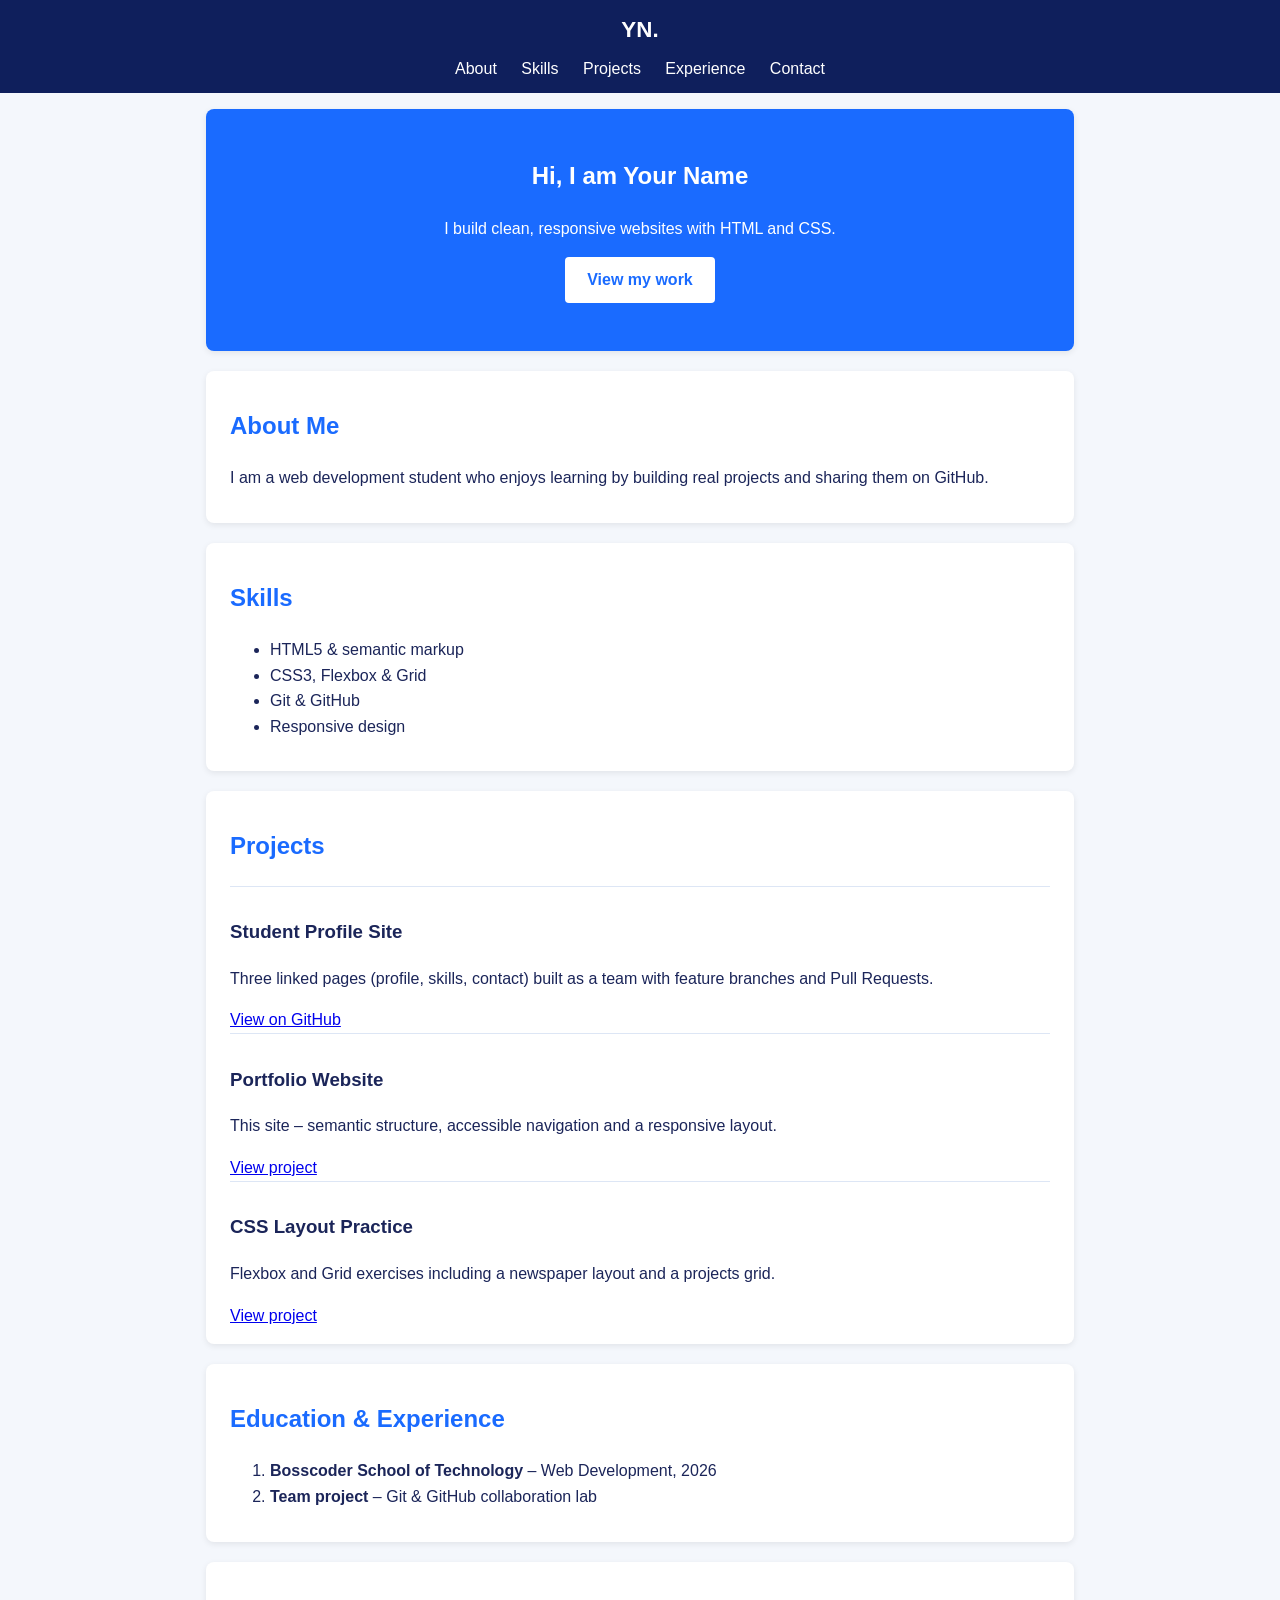
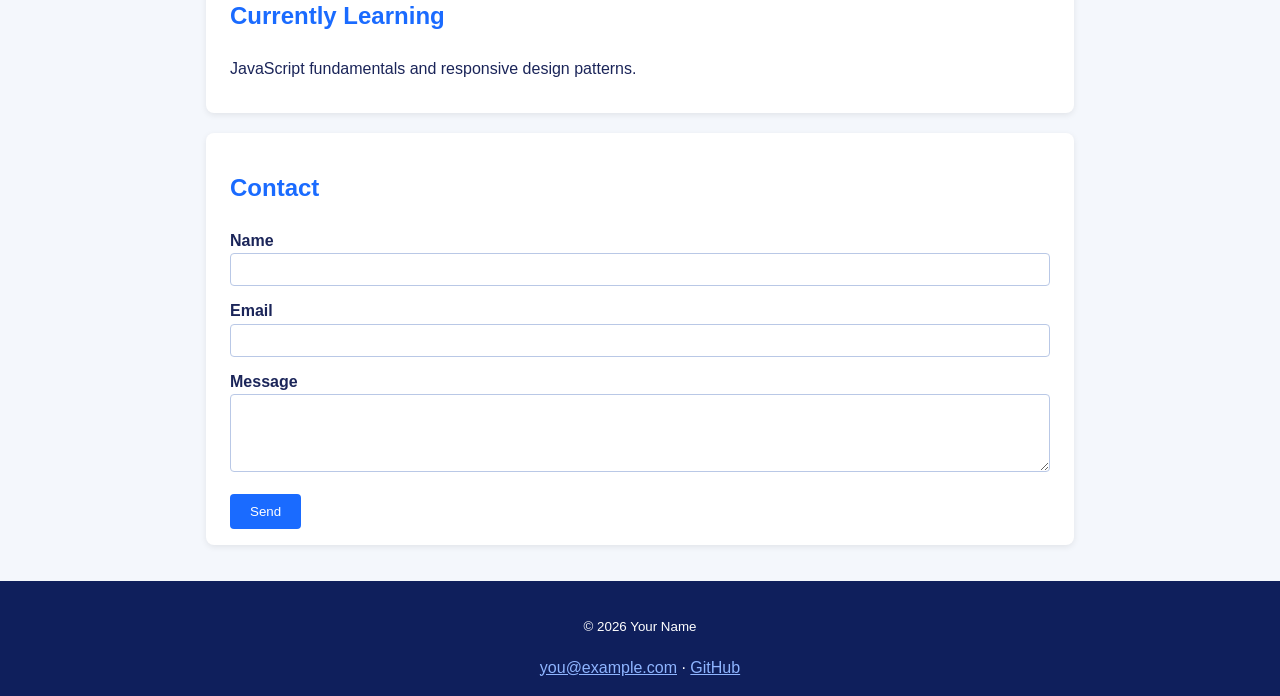
==== module-2-html-css-foundations/P6-portfolio-structure/index.html @ f61cce89 "Add files via upload" ====
<!DOCTYPE html>
<html lang="en">
<head>
  <meta charset="UTF-8">
  <meta name="viewport" content="width=device-width, initial-scale=1.0">
  <meta name="description" content="Portfolio of Your Name – projects, skills and contact details.">
  <title>Your Name – Portfolio</title>
  <link rel="stylesheet" href="style.css">
</head>
<body>

  <a class="skip-link" href="#main">Skip to main content</a>

  <header class="site-header">
    <a class="logo" href="#top">YN.</a>
    <nav aria-label="Primary">
      <ul>
        <li><a href="#about">About</a></li>
        <li><a href="#skills">Skills</a></li>
        <li><a href="#projects">Projects</a></li>
        <li><a href="#experience">Experience</a></li>
        <li><a href="#contact">Contact</a></li>
      </ul>
    </nav>
  </header>

  <main id="main">

    <section id="hero" aria-labelledby="hero-title">
      <h1 id="hero-title">Hi, I am Your Name</h1>
      <p>I build clean, responsive websites with HTML and CSS.</p>
      <a class="button" href="#projects">View my work</a>
    </section>

    <section id="about" aria-labelledby="about-title">
      <h2 id="about-title">About Me</h2>
      <p>I am a web development student who enjoys learning by building real projects and sharing them on GitHub.</p>
    </section>

    <section id="skills" aria-labelledby="skills-title">
      <h2 id="skills-title">Skills</h2>
      <ul>
        <li>HTML5 &amp; semantic markup</li>
        <li>CSS3, Flexbox &amp; Grid</li>
        <li>Git &amp; GitHub</li>
        <li>Responsive design</li>
      </ul>
    </section>

    <section id="projects" aria-labelledby="projects-title">
      <h2 id="projects-title">Projects</h2>

      <article class="project">
        <h3>Student Profile Site</h3>
        <p>Three linked pages (profile, skills, contact) built as a team with feature branches and Pull Requests.</p>
        <a href="https://github.com/shriyamgupta14-sys">View on GitHub</a>
      </article>

      <article class="project">
        <h3>Portfolio Website</h3>
        <p>This site – semantic structure, accessible navigation and a responsive layout.</p>
        <a href="#top">View project</a>
      </article>

      <article class="project">
        <h3>CSS Layout Practice</h3>
        <p>Flexbox and Grid exercises including a newspaper layout and a projects grid.</p>
        <a href="#top">View project</a>
      </article>
    </section>

    <section id="experience" aria-labelledby="exp-title">
      <h2 id="exp-title">Education &amp; Experience</h2>
      <ol>
        <li><strong>Bosscoder School of Technology</strong> – Web Development, <time datetime="2026">2026</time></li>
        <li><strong>Team project</strong> – Git &amp; GitHub collaboration lab</li>
      </ol>
    </section>

    <aside aria-labelledby="aside-title">
      <h2 id="aside-title">Currently Learning</h2>
      <p>JavaScript fundamentals and responsive design patterns.</p>
    </aside>

    <section id="contact" aria-labelledby="contact-title">
      <h2 id="contact-title">Contact</h2>
      <form action="#" method="post">
        <label for="name">Name</label>
        <input type="text" id="name" name="name" required>

        <label for="email">Email</label>
        <input type="email" id="email" name="email" required>

        <label for="message">Message</label>
        <textarea id="message" name="message" rows="4" required></textarea>

        <button type="submit">Send</button>
      </form>
    </section>

  </main>

  <footer class="site-footer">
    <p><small>&copy; 2026 Your Name</small></p>
    <address>
      <a href="mailto:you@example.com">you@example.com</a> ·
      <a href="https://github.com/shriyamgupta14-sys">GitHub</a>
    </address>
  </footer>

</body>
</html>
---- module-2-html-css-foundations/P6-portfolio-structure/style.css ----
* { box-sizing: border-box; }

body {
  font-family: Arial, Helvetica, sans-serif;
  line-height: 1.6;
  margin: 0;
  color: #1b2559;
  background: #f4f7fc;
}

.skip-link {
  position: absolute;
  left: -999px;
}
.skip-link:focus { left: 8px; top: 8px; background: #fff; padding: 8px; }

.site-header {
  background: #0f1f5c;
  padding: 12px 24px;
  text-align: center;
}
.logo { color: #fff; font-size: 1.4rem; font-weight: bold; text-decoration: none; }
.site-header ul { list-style: none; margin: 8px 0 0; padding: 0; }
.site-header li { display: inline-block; margin: 0 10px; }
.site-header nav a { color: #fff; text-decoration: none; }
.site-header nav a:hover { text-decoration: underline; }

main { max-width: 900px; margin: 0 auto; padding: 16px; }

main > section, main > aside {
  background: #fff;
  padding: 16px 24px;
  margin-bottom: 20px;
  border-radius: 8px;
  box-shadow: 0 2px 6px rgba(0, 0, 0, .08);
}

#hero { text-align: center; padding: 48px 24px; background: #1a6bff; color: #fff; }

h2 { color: #1a6bff; }
#hero h1 { margin-top: 0; }

.button {
  display: inline-block;
  background: #fff;
  color: #1a6bff;
  padding: 10px 22px;
  border-radius: 4px;
  text-decoration: none;
  font-weight: bold;
}

.project { border-top: 1px solid #dde6f5; padding-top: 12px; }

label { display: block; margin-top: 12px; font-weight: bold; }
input, textarea {
  width: 100%;
  padding: 8px;
  border: 1px solid #b9c8e6;
  border-radius: 4px;
}
button {
  margin-top: 14px;
  background: #1a6bff;
  color: #fff;
  border: 0;
  padding: 10px 20px;
  border-radius: 4px;
  cursor: pointer;
}

.site-footer {
  background: #0f1f5c;
  color: #fff;
  text-align: center;
  padding: 16px;
}
.site-footer a { color: #8fb5ff; }
address { font-style: normal; }
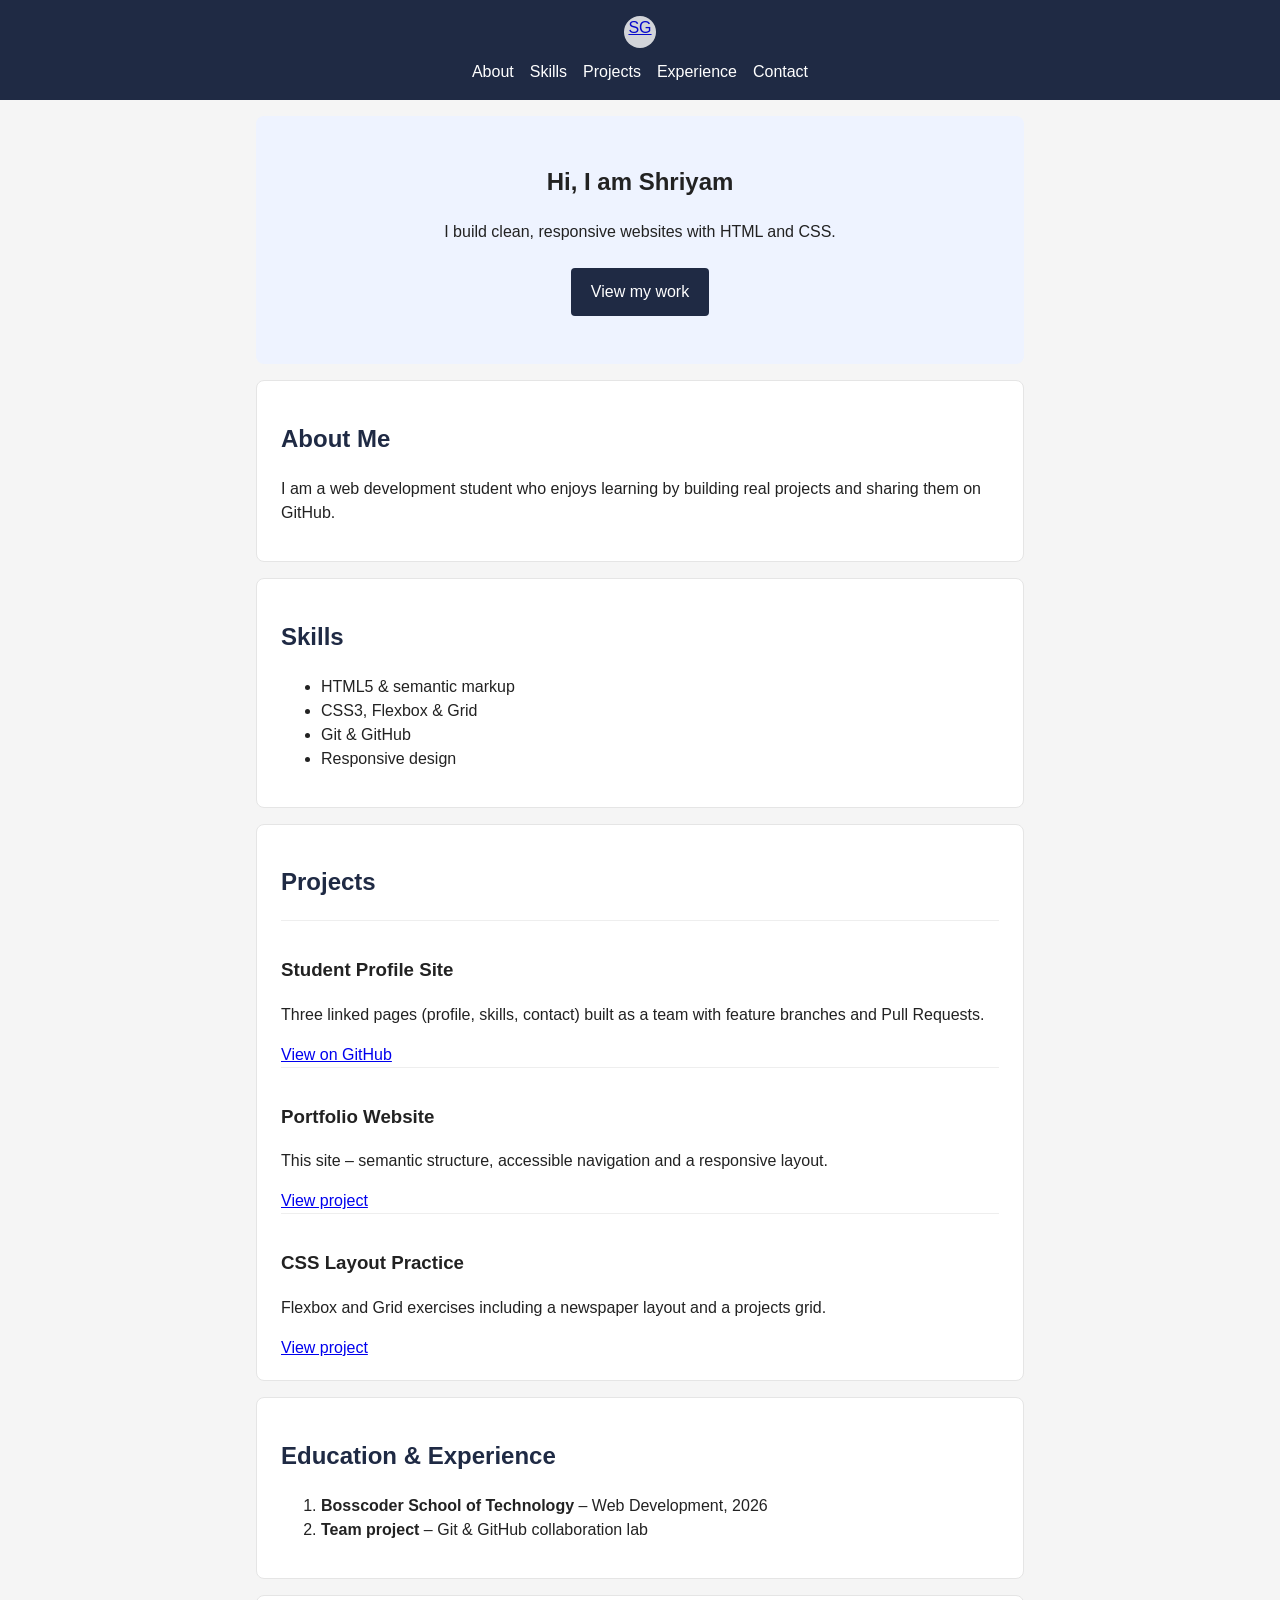
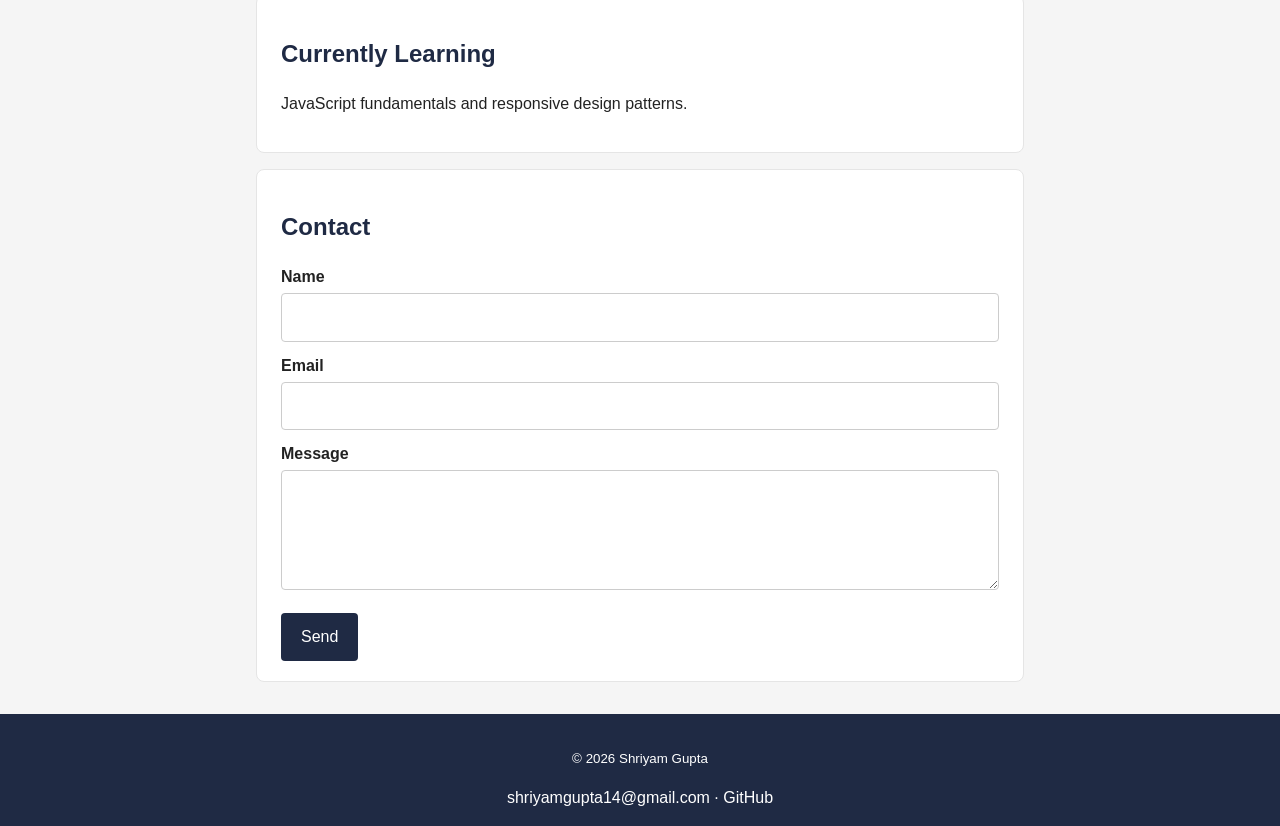
==== commit 78390152: "first commit" ====
--- a/module-2-html-css-foundations/P6-portfolio-structure/index.html
+++ b/module-2-html-css-foundations/P6-portfolio-structure/index.html
@@ -3,8 +3,8 @@
 <head>
   <meta charset="UTF-8">
   <meta name="viewport" content="width=device-width, initial-scale=1.0">
-  <meta name="description" content="Portfolio of Your Name – projects, skills and contact details.">
-  <title>Your Name – Portfolio</title>
+  <meta name="description" content="Portfolio of Shriyam gupta – projects, skills and contact details.">
+  <title>Shriyam Gupta – Portfolio</title>
   <link rel="stylesheet" href="style.css">
 </head>
 <body>
@@ -12,7 +12,7 @@
   <a class="skip-link" href="#main">Skip to main content</a>
 
   <header class="site-header">
-    <a class="logo" href="#top">YN.</a>
+    <a class="logo" href="#top">SG</a>
     <nav aria-label="Primary">
       <ul>
         <li><a href="#about">About</a></li>
@@ -27,7 +27,7 @@
   <main id="main">
 
     <section id="hero" aria-labelledby="hero-title">
-      <h1 id="hero-title">Hi, I am Your Name</h1>
+      <h1 id="hero-title">Hi, I am Shriyam </h1>
       <p>I build clean, responsive websites with HTML and CSS.</p>
       <a class="button" href="#projects">View my work</a>
     </section>
@@ -101,9 +101,9 @@
   </main>
 
   <footer class="site-footer">
-    <p><small>&copy; 2026 Your Name</small></p>
+    <p><small>&copy; 2026 Shriyam Gupta</small></p>
     <address>
-      <a href="mailto:you@example.com">you@example.com</a> ·
+      <a href="mailto:you@example.com">shriyamgupta14@gmail.com</a> ·
       <a href="https://github.com/shriyamgupta14-sys">GitHub</a>
     </address>
   </footer>
--- a/module-2-html-css-foundations/P6-portfolio-structure/style.css
+++ b/module-2-html-css-foundations/P6-portfolio-structure/style.css
@@ -1,79 +1,142 @@
-* { box-sizing: border-box; }
+* {
+  box-sizing: border-box;
+}
 
 body {
+  margin: 0;
   font-family: Arial, Helvetica, sans-serif;
-  line-height: 1.6;
-  margin: 0;
-  color: #1b2559;
-  background: #f4f7fc;
+  line-height: 1.5;
+  color: #222;
+  background: #f5f5f5;
 }
 
 .skip-link {
   position: absolute;
-  left: -999px;
+  left: -9999px;
 }
-.skip-link:focus { left: 8px; top: 8px; background: #fff; padding: 8px; }
+
+.skip-link:focus {
+  left: 1rem;
+  top: 1rem;
+  background: #fff;
+  padding: 0.5rem 0.75rem;
+}
 
 .site-header {
-  background: #0f1f5c;
-  padding: 12px 24px;
+  background: #1f2a44;
+  color: #fff;
+  padding: 1rem 2rem;
   text-align: center;
 }
-.logo { color: #fff; font-size: 1.4rem; font-weight: bold; text-decoration: none; }
-.site-header ul { list-style: none; margin: 8px 0 0; padding: 0; }
-.site-header li { display: inline-block; margin: 0 10px; }
-.site-header nav a { color: #fff; text-decoration: none; }
-.site-header nav a:hover { text-decoration: underline; }
 
-main { max-width: 900px; margin: 0 auto; padding: 16px; }
-
-main > section, main > aside {
+.logo {
+  display: inline-block;
+  width: 2rem;
+  height: 2rem;
+  border-radius: 50%;
   background: #fff;
-  padding: 16px 24px;
-  margin-bottom: 20px;
-  border-radius: 8px;
-  box-shadow: 0 2px 6px rgba(0, 0, 0, .08);
+  opacity: 0.8;
 }
 
-#hero { text-align: center; padding: 48px 24px; background: #1a6bff; color: #fff; }
+.site-header nav ul {
+  list-style: none;
+  display: flex;
+  justify-content: center;
+  flex-wrap: wrap;
+  gap: 1rem;
+  padding: 0;
+  margin: 0.75rem 0 0;
+}
 
-h2 { color: #1a6bff; }
-#hero h1 { margin-top: 0; }
+.site-header nav a,
+.site-footer a {
+  color: #fff;
+  text-decoration: none;
+}
+
+main {
+  max-width: 800px;
+  margin: 0 auto;
+  padding: 1rem;
+}
+
+main > section,
+main > aside {
+  background: #fff;
+  padding: 1.25rem 1.5rem;
+  margin-bottom: 1rem;
+  border: 1px solid #e5e5e5;
+  border-radius: 8px;
+}
+
+#hero {
+  text-align: center;
+  background: #eef3ff;
+  border: none;
+  padding: 3rem 1.5rem;
+}
+
+h2 {
+  color: #1f2a44;
+}
+
+#hero h1 {
+  margin-top: 0;
+}
 
 .button {
   display: inline-block;
-  background: #fff;
-  color: #1a6bff;
-  padding: 10px 22px;
+  margin-top: 0.5rem;
+  background: #1f2a44;
+  color: #fff;
+  padding: 0.75rem 1.25rem;
   border-radius: 4px;
   text-decoration: none;
+}
+
+.project {
+  border-top: 1px solid #eee;
+  padding-top: 1rem;
+}
+
+label {
+  display: block;
+  margin-top: 0.75rem;
   font-weight: bold;
 }
 
-.project { border-top: 1px solid #dde6f5; padding-top: 12px; }
+input,
+textarea,
+button {
+  font: inherit;
+}
 
-label { display: block; margin-top: 12px; font-weight: bold; }
-input, textarea {
+input,
+textarea {
   width: 100%;
-  padding: 8px;
-  border: 1px solid #b9c8e6;
+  padding: 0.7rem;
+  margin-top: 0.25rem;
+  border: 1px solid #ccc;
   border-radius: 4px;
 }
+
 button {
-  margin-top: 14px;
-  background: #1a6bff;
+  margin-top: 1rem;
+  background: #1f2a44;
   color: #fff;
-  border: 0;
-  padding: 10px 20px;
+  border: none;
+  padding: 0.75rem 1.25rem;
   border-radius: 4px;
   cursor: pointer;
 }
 
 .site-footer {
-  background: #0f1f5c;
+  background: #1f2a44;
   color: #fff;
+  padding: 1rem;
   text-align: center;
-  padding: 16px;
 }
-.site-footer a { color: #8fb5ff; }
-address { font-style: normal; }
+
+address {
+  font-style: normal;
+}
